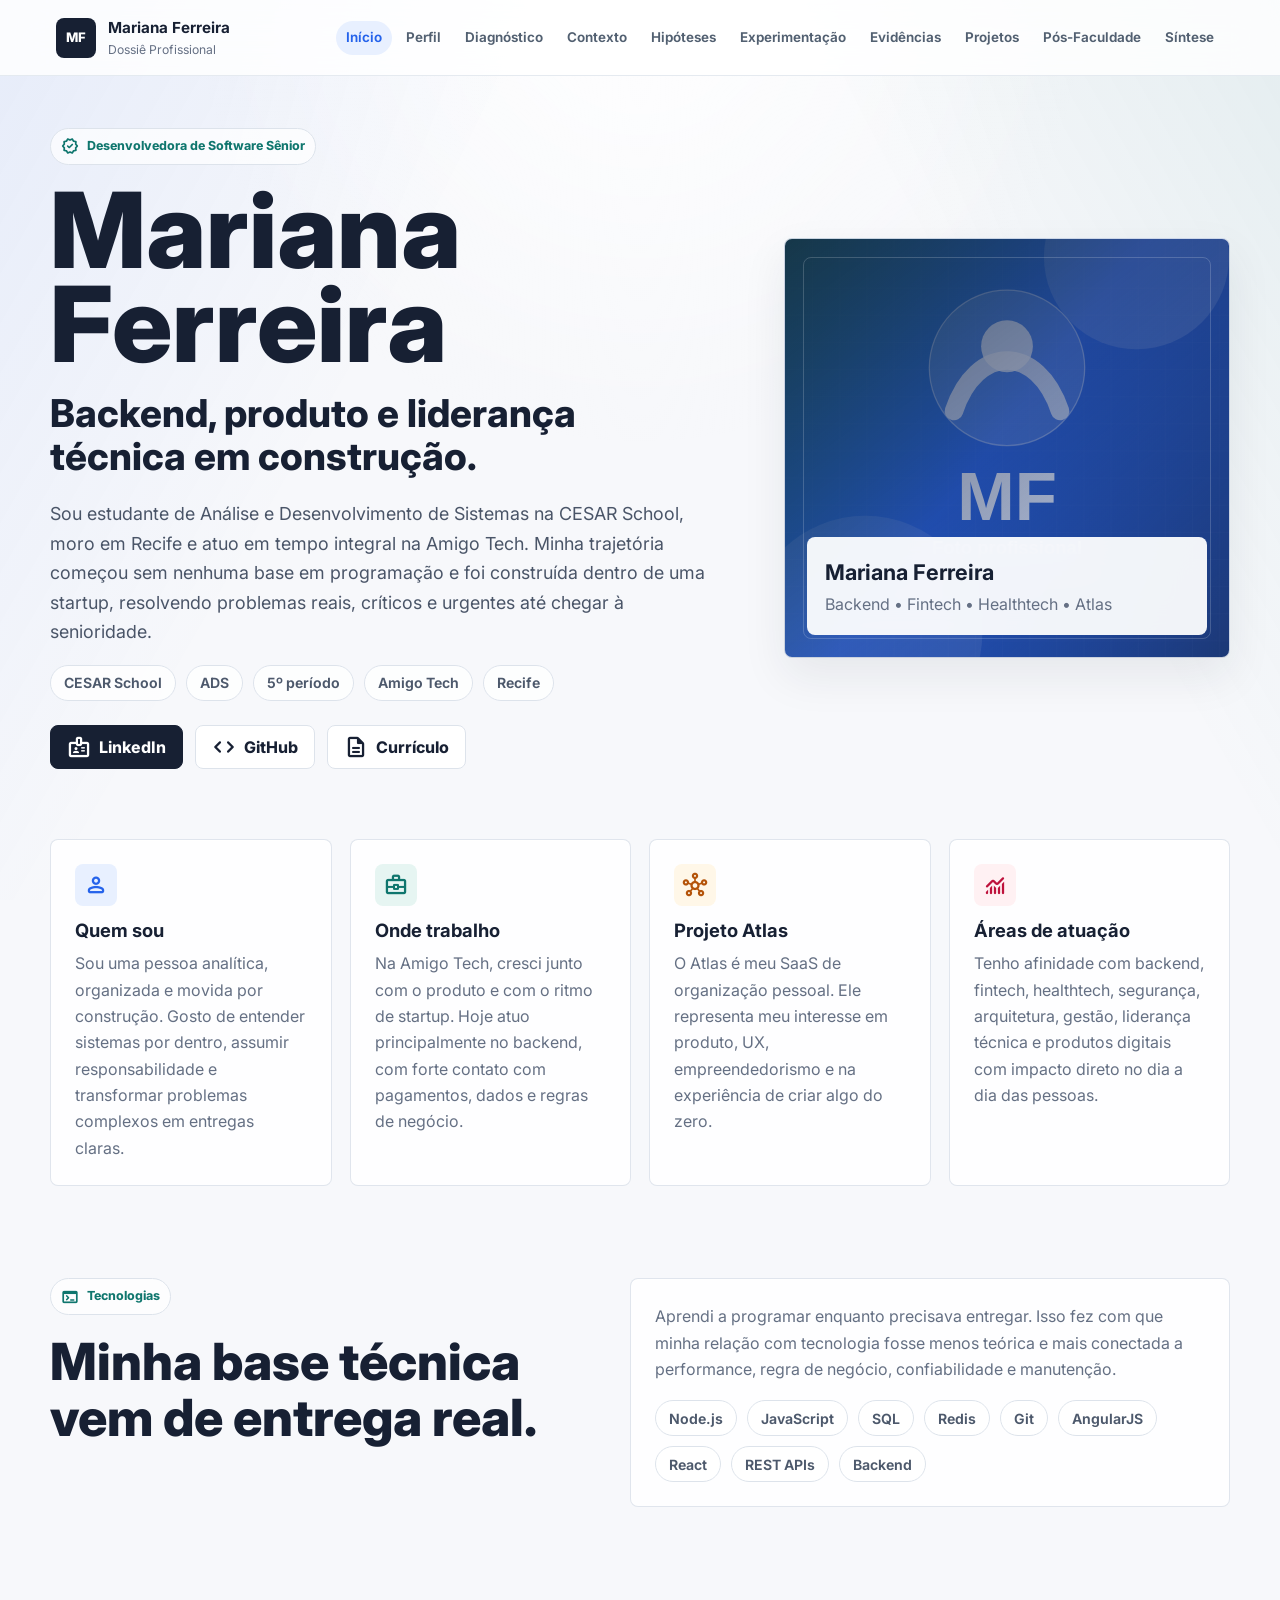
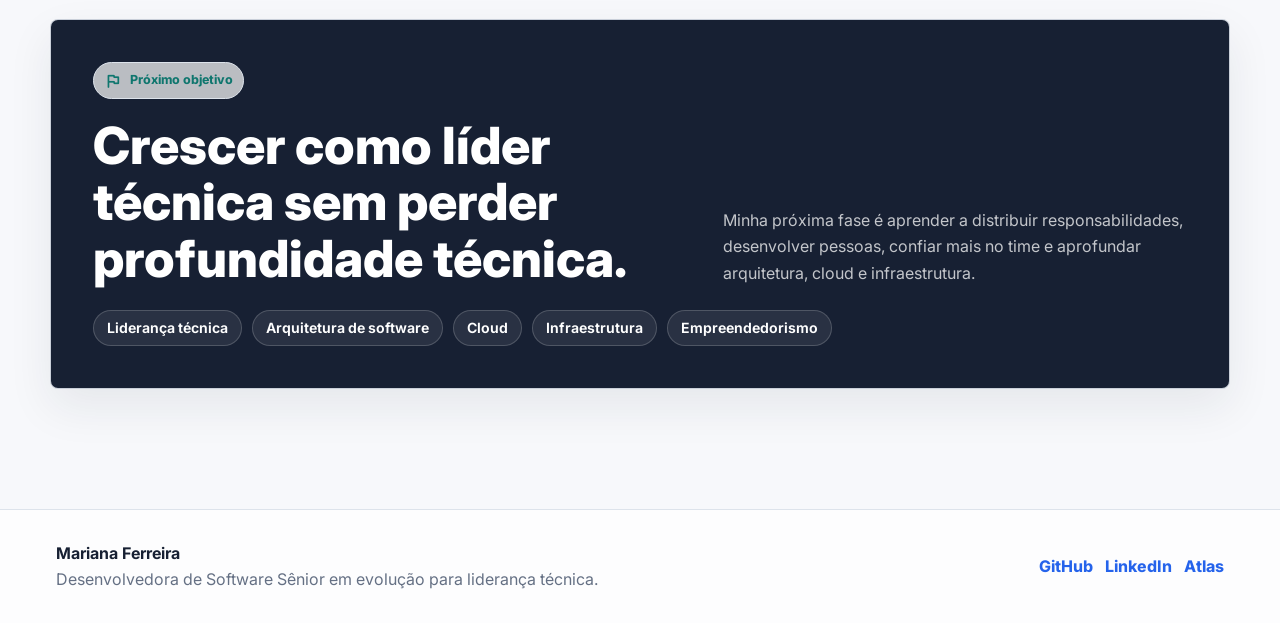
==== index.html @ 7edafbb2 "Mover dossie para raiz do repositorio" ====
<!DOCTYPE html>
<html lang="pt-BR">
<head>
  <meta charset="UTF-8">
  <meta name="viewport" content="width=device-width, initial-scale=1.0">
  <title>Mariana Ferreira | Dossiê Profissional</title>
  <link rel="preconnect" href="https://fonts.googleapis.com">
  <link rel="preconnect" href="https://fonts.gstatic.com" crossorigin>
  <link href="https://fonts.googleapis.com/css2?family=Inter:wght@400;500;600;700;800;900&family=Material+Symbols+Rounded:opsz,wght,FILL,GRAD@20..48,400..700,0..1,0&display=swap" rel="stylesheet">
  <link rel="stylesheet" href="css/style.css">
</head>
<body>
  <header class="site-header" data-site-header></header>
  <main class="page">
    <section class="hero">
      <div class="container hero-grid">
        <div class="reveal">
          <span class="eyebrow"><span class="material-symbols-rounded">verified</span> Desenvolvedora de Software Sênior</span>
          <h1 class="home-title">Mariana Ferreira</h1>
          <p class="hero-subtitle">Backend, produto e liderança técnica em construção.</p>
          <p class="hero-copy">Sou estudante de Análise e Desenvolvimento de Sistemas na CESAR School, moro em Recife e atuo em tempo integral na Amigo Tech. Minha trajetória começou sem nenhuma base em programação e foi construída dentro de uma startup, resolvendo problemas reais, críticos e urgentes até chegar à senioridade.</p>
          <div class="meta-list">
            <span>CESAR School</span>
            <span>ADS</span>
            <span>5º período</span>
            <span>Amigo Tech</span>
            <span>Recife</span>
          </div>
          <div class="hero-actions">
            <a class="button primary" href="evidencias.html#linkedin"><span class="material-symbols-rounded">badge</span> LinkedIn</a>
            <a class="button" href="evidencias.html#github"><span class="material-symbols-rounded">code</span> GitHub</a>
            <a class="button" href="evidencias.html#curriculo"><span class="material-symbols-rounded">description</span> Currículo</a>
          </div>
        </div>
        <aside class="photo-card reveal" aria-label="Foto profissional">
          <div class="photo-card-content">
            <strong>Mariana Ferreira</strong>
            <span>Backend • Fintech • Healthtech • Atlas</span>
          </div>
        </aside>
      </div>
    </section>

    <section class="section compact">
      <div class="container grid four">
        <article class="card reveal">
          <span class="icon"><span class="material-symbols-rounded">person</span></span>
          <h3>Quem sou</h3>
          <p>Sou uma pessoa analítica, organizada e movida por construção. Gosto de entender sistemas por dentro, assumir responsabilidade e transformar problemas complexos em entregas claras.</p>
        </article>
        <article class="card reveal">
          <span class="icon green"><span class="material-symbols-rounded">business_center</span></span>
          <h3>Onde trabalho</h3>
          <p>Na Amigo Tech, cresci junto com o produto e com o ritmo de startup. Hoje atuo principalmente no backend, com forte contato com pagamentos, dados e regras de negócio.</p>
        </article>
        <article class="card reveal">
          <span class="icon amber"><span class="material-symbols-rounded">hub</span></span>
          <h3>Projeto Atlas</h3>
          <p>O Atlas é meu SaaS de organização pessoal. Ele representa meu interesse em produto, UX, empreendedorismo e na experiência de criar algo do zero.</p>
        </article>
        <article class="card reveal">
          <span class="icon rose"><span class="material-symbols-rounded">monitoring</span></span>
          <h3>Áreas de atuação</h3>
          <p>Tenho afinidade com backend, fintech, healthtech, segurança, arquitetura, gestão, liderança técnica e produtos digitais com impacto direto no dia a dia das pessoas.</p>
        </article>
      </div>
    </section>

    <section class="section">
      <div class="container split">
        <div class="section-header reveal">
          <div>
            <span class="eyebrow"><span class="material-symbols-rounded">terminal</span> Tecnologias</span>
            <h2>Minha base técnica vem de entrega real.</h2>
          </div>
        </div>
        <div class="card reveal">
          <p>Aprendi a programar enquanto precisava entregar. Isso fez com que minha relação com tecnologia fosse menos teórica e mais conectada a performance, regra de negócio, confiabilidade e manutenção.</p>
          <div class="chips">
            <span class="chip">Node.js</span>
            <span class="chip">JavaScript</span>
            <span class="chip">SQL</span>
            <span class="chip">Redis</span>
            <span class="chip">Git</span>
            <span class="chip">AngularJS</span>
            <span class="chip">React</span>
            <span class="chip">REST APIs</span>
            <span class="chip">Backend</span>
          </div>
        </div>
      </div>
    </section>

    <section class="section">
      <div class="container feature-band reveal">
        <div class="section-header">
          <div>
            <span class="eyebrow"><span class="material-symbols-rounded">flag</span> Próximo objetivo</span>
            <h2>Crescer como líder técnica sem perder profundidade técnica.</h2>
          </div>
          <p>Minha próxima fase é aprender a distribuir responsabilidades, desenvolver pessoas, confiar mais no time e aprofundar arquitetura, cloud e infraestrutura.</p>
        </div>
        <div class="chips">
          <span class="chip">Liderança técnica</span>
          <span class="chip">Arquitetura de software</span>
          <span class="chip">Cloud</span>
          <span class="chip">Infraestrutura</span>
          <span class="chip">Empreendedorismo</span>
        </div>
      </div>
    </section>
  </main>
  <footer class="site-footer" data-site-footer></footer>
  <script src="js/main.js"></script>
</body>
</html>
---- css/style.css ----
:root {
  --bg: #f7f8fb;
  --surface: #ffffff;
  --surface-soft: #eef4f8;
  --text: #172033;
  --muted: #657084;
  --line: #dde3eb;
  --primary: #2563eb;
  --primary-quiet: #e8f0ff;
  --green: #0f766e;
  --green-quiet: #e6f5f2;
  --rose: #be123c;
  --rose-quiet: #fff1f3;
  --amber: #b45309;
  --amber-quiet: #fff7e8;
  --shadow: 0 18px 45px rgba(23, 32, 51, 0.08);
  --shadow-soft: 0 10px 30px rgba(23, 32, 51, 0.06);
  --radius: 8px;
  --radius-sm: 6px;
  --container: 1180px;
}

* {
  box-sizing: border-box;
}

html {
  scroll-behavior: smooth;
}

body {
  margin: 0;
  background: var(--bg);
  color: var(--text);
  font-family: "Inter", system-ui, -apple-system, BlinkMacSystemFont, "Segoe UI", sans-serif;
  font-size: 16px;
  line-height: 1.65;
}

body::before {
  content: "";
  position: fixed;
  inset: 0;
  z-index: -1;
  background:
    linear-gradient(120deg, rgba(37, 99, 235, 0.08), transparent 32%),
    linear-gradient(240deg, rgba(15, 118, 110, 0.08), transparent 28%),
    radial-gradient(circle at 50% 0, rgba(255, 255, 255, 0.9), transparent 40%);
}

a {
  color: inherit;
  text-decoration: none;
}

img {
  display: block;
  max-width: 100%;
}

p {
  margin: 0;
  color: var(--muted);
}

h1,
h2,
h3,
h4 {
  margin: 0;
  line-height: 1.1;
  letter-spacing: 0;
}

.material-symbols-rounded {
  font-variation-settings: "FILL" 0, "wght" 500, "GRAD" 0, "opsz" 24;
}

.site-header {
  position: fixed;
  top: 0;
  left: 0;
  right: 0;
  z-index: 20;
  display: flex;
  align-items: center;
  justify-content: space-between;
  gap: 24px;
  min-height: 76px;
  padding: 14px clamp(20px, 5vw, 56px);
  background: rgba(255, 255, 255, 0.82);
  border-bottom: 1px solid rgba(221, 227, 235, 0.75);
  backdrop-filter: blur(20px);
}

.brand {
  display: inline-flex;
  align-items: center;
  gap: 12px;
  min-width: max-content;
}

.brand-mark {
  display: grid;
  place-items: center;
  width: 40px;
  height: 40px;
  border-radius: var(--radius);
  background: #172033;
  color: #ffffff;
  font-weight: 800;
  font-size: 0.82rem;
}

.brand strong,
.brand small {
  display: block;
}

.brand strong {
  font-size: 0.95rem;
}

.brand small {
  color: var(--muted);
  font-size: 0.76rem;
}

.site-nav {
  display: flex;
  align-items: center;
  justify-content: flex-end;
  gap: 4px;
  flex-wrap: wrap;
}

.site-nav a {
  display: inline-flex;
  align-items: center;
  min-height: 34px;
  padding: 0 10px;
  border-radius: 999px;
  color: #526071;
  font-size: 0.84rem;
  font-weight: 650;
  transition: background 180ms ease, color 180ms ease, transform 180ms ease;
}

.site-nav a:hover {
  background: var(--surface-soft);
  color: var(--text);
  transform: translateY(-1px);
}

.site-nav a.active {
  background: var(--primary-quiet);
  color: var(--primary);
}

.nav-toggle {
  display: none;
  width: 42px;
  height: 42px;
  border: 1px solid var(--line);
  border-radius: var(--radius);
  background: var(--surface);
  color: var(--text);
}

.page {
  padding-top: 76px;
}

.container {
  width: min(100% - 40px, var(--container));
  margin: 0 auto;
}

.hero {
  padding: 52px 0 34px;
}

.hero-grid {
  display: grid;
  grid-template-columns: minmax(0, 1.08fr) minmax(320px, 0.72fr);
  align-items: center;
  gap: 64px;
}

.eyebrow {
  display: inline-flex;
  align-items: center;
  gap: 8px;
  width: fit-content;
  margin-bottom: 18px;
  padding: 7px 10px;
  border: 1px solid var(--line);
  border-radius: 999px;
  background: rgba(255, 255, 255, 0.7);
  color: var(--green);
  font-size: 0.78rem;
  font-weight: 750;
}

.eyebrow .material-symbols-rounded {
  font-size: 18px;
}

.hero h1,
.page-hero h1 {
  max-width: 840px;
  color: var(--text);
  font-size: clamp(2.8rem, 6vw, 5.9rem);
  font-weight: 830;
}

.hero h1 span,
.page-hero h1 span {
  color: var(--primary);
}

.hero .home-title {
  max-width: 720px;
  font-size: clamp(4.5rem, 8.2vw, 7.5rem);
  line-height: 0.9;
}

.hero-subtitle {
  max-width: 720px;
  margin-top: 20px;
  color: var(--text);
  font-size: clamp(1.55rem, 3vw, 2.55rem);
  font-weight: 780;
  line-height: 1.14;
}

.hero-copy,
.page-hero .lead {
  max-width: 760px;
  margin-top: 20px;
  color: #4a5568;
  font-size: 1.12rem;
}

.hero-actions,
.action-row {
  display: flex;
  flex-wrap: wrap;
  gap: 12px;
  margin-top: 24px;
}

.button {
  display: inline-flex;
  align-items: center;
  justify-content: center;
  gap: 8px;
  min-height: 44px;
  padding: 0 16px;
  border: 1px solid var(--line);
  border-radius: var(--radius);
  background: var(--surface);
  color: var(--text);
  font-weight: 760;
  transition: transform 180ms ease, box-shadow 180ms ease, background 180ms ease;
}

.button:hover {
  transform: translateY(-2px);
  box-shadow: var(--shadow-soft);
}

.button.primary {
  border-color: var(--text);
  background: var(--text);
  color: #ffffff;
}

.photo-card {
  position: relative;
  overflow: hidden;
  min-height: 420px;
  border: 1px solid rgba(221, 227, 235, 0.9);
  border-radius: var(--radius);
  background:
    linear-gradient(145deg, rgba(23, 32, 51, 0.72), rgba(37, 99, 235, 0.26)),
    url("../assets/img/portrait-placeholder.svg") center/cover;
  box-shadow: var(--shadow);
}

.photo-card::after {
  content: "";
  position: absolute;
  inset: 18px;
  border: 1px solid rgba(255, 255, 255, 0.18);
  border-radius: var(--radius);
}

.photo-card-content {
  position: absolute;
  inset: auto 22px 22px;
  z-index: 2;
  padding: 18px;
  border-radius: var(--radius);
  background: rgba(255, 255, 255, 0.94);
  backdrop-filter: blur(16px);
}

.photo-card-content strong {
  display: block;
  font-size: 1.35rem;
}

.photo-card-content span {
  color: var(--muted);
}

.section {
  padding: 56px 0;
}

.section.compact {
  padding: 36px 0;
}

.section-header {
  display: flex;
  align-items: end;
  justify-content: space-between;
  gap: 28px;
  margin-bottom: 24px;
}

.section-header h2,
.page-hero h2 {
  font-size: clamp(2rem, 4vw, 3.5rem);
  font-weight: 820;
}

.section-header p {
  max-width: 560px;
}

.grid {
  display: grid;
  gap: 18px;
}

.grid.two {
  grid-template-columns: repeat(2, minmax(0, 1fr));
}

.grid.three {
  grid-template-columns: repeat(3, minmax(0, 1fr));
}

.grid.four {
  grid-template-columns: repeat(4, minmax(0, 1fr));
}

.card {
  padding: 24px;
  border: 1px solid rgba(221, 227, 235, 0.9);
  border-radius: var(--radius);
  background: rgba(255, 255, 255, 0.86);
  box-shadow: 0 1px 0 rgba(255, 255, 255, 0.9) inset;
  transition: transform 180ms ease, box-shadow 180ms ease, border-color 180ms ease;
}

.card:hover {
  transform: translateY(-3px);
  border-color: #cbd5e1;
  box-shadow: var(--shadow-soft);
}

.card h3 {
  margin-top: 14px;
  margin-bottom: 10px;
  font-size: 1.15rem;
}

.card p + p {
  margin-top: 12px;
}

.icon {
  display: grid;
  place-items: center;
  width: 42px;
  height: 42px;
  border-radius: var(--radius);
  background: var(--primary-quiet);
  color: var(--primary);
}

.icon.green {
  background: var(--green-quiet);
  color: var(--green);
}

.icon.rose {
  background: var(--rose-quiet);
  color: var(--rose);
}

.icon.amber {
  background: var(--amber-quiet);
  color: var(--amber);
}

.chips,
.meta-list {
  display: flex;
  flex-wrap: wrap;
  gap: 10px;
  margin-top: 18px;
}

.chip,
.meta-list span {
  display: inline-flex;
  align-items: center;
  min-height: 36px;
  padding: 0 13px;
  border: 1px solid var(--line);
  border-radius: 999px;
  background: rgba(255, 255, 255, 0.78);
  color: #4d596c;
  font-size: 0.88rem;
  font-weight: 650;
}

.feature-band {
  padding: 42px;
  border: 1px solid rgba(221, 227, 235, 0.9);
  border-radius: var(--radius);
  background: #172033;
  color: #ffffff;
  box-shadow: var(--shadow);
}

.feature-band p {
  color: rgba(255, 255, 255, 0.74);
}

.feature-band .chip {
  border-color: rgba(255, 255, 255, 0.18);
  background: rgba(255, 255, 255, 0.08);
  color: #ffffff;
}

.split {
  display: grid;
  grid-template-columns: minmax(0, 0.95fr) minmax(0, 1.05fr);
  gap: 38px;
  align-items: start;
}

.page-hero {
  padding: 72px 0 24px;
}

.synthesis-hero {
  padding: 56px 0 18px;
}

.synthesis-hero-grid {
  display: grid;
  grid-template-columns: minmax(0, 1.04fr) minmax(320px, 0.62fr);
  align-items: center;
  gap: 64px;
}

.synthesis-hero h1 {
  max-width: 800px;
  font-size: clamp(3.4rem, 6.1vw, 6.6rem);
}

.synthesis-panel {
  padding: 28px;
  border: 1px solid rgba(221, 227, 235, 0.95);
  border-radius: var(--radius);
  background: rgba(255, 255, 255, 0.88);
  box-shadow: var(--shadow);
}

.synthesis-quote {
  margin-top: 20px;
  color: var(--text);
  font-size: 1.35rem;
  font-weight: 780;
  line-height: 1.25;
}

.synthesis-steps {
  display: grid;
  gap: 14px;
  margin-top: 26px;
  padding-top: 22px;
  border-top: 1px solid var(--line);
}

.synthesis-steps div {
  padding-left: 14px;
  border-left: 3px solid var(--primary);
}

.synthesis-steps div:nth-child(2) {
  border-color: var(--green);
}

.synthesis-steps div:nth-child(3) {
  border-color: var(--amber);
}

.synthesis-steps small {
  display: block;
  color: var(--muted);
  font-size: 0.78rem;
  font-weight: 800;
  text-transform: uppercase;
}

.synthesis-steps strong {
  display: block;
  margin-top: 3px;
  font-size: 0.98rem;
  line-height: 1.35;
}

.page-hero .kicker {
  color: var(--green);
  font-size: 0.82rem;
  font-weight: 800;
  letter-spacing: 0;
  text-transform: uppercase;
}

.quote {
  padding: 28px;
  border-left: 4px solid var(--primary);
  border-radius: var(--radius);
  background: var(--surface);
  box-shadow: var(--shadow-soft);
  color: #364054;
  font-size: 1.08rem;
}

.timeline {
  position: relative;
  display: grid;
  gap: 18px;
}

.timeline::before {
  content: "";
  position: absolute;
  top: 8px;
  bottom: 8px;
  left: 20px;
  width: 2px;
  background: var(--line);
}

.timeline-item {
  position: relative;
  display: grid;
  grid-template-columns: 40px minmax(0, 1fr);
  gap: 18px;
}

.timeline-dot {
  z-index: 1;
  display: grid;
  place-items: center;
  width: 40px;
  height: 40px;
  border: 1px solid var(--line);
  border-radius: 999px;
  background: var(--surface);
  color: var(--primary);
}

.timeline-content {
  padding: 22px;
  border: 1px solid var(--line);
  border-radius: var(--radius);
  background: rgba(255, 255, 255, 0.84);
}

.timeline-content small {
  color: var(--green);
  font-weight: 800;
}

.timeline-content h3 {
  margin: 8px 0 8px;
}

.table-wrap {
  overflow-x: auto;
  border: 1px solid var(--line);
  border-radius: var(--radius);
  background: var(--surface);
}

table {
  width: 100%;
  border-collapse: collapse;
  min-width: 720px;
}

th,
td {
  padding: 16px 18px;
  border-bottom: 1px solid var(--line);
  text-align: left;
  vertical-align: top;
}

th {
  background: #f2f5f9;
  color: #3f4b5f;
  font-size: 0.84rem;
  text-transform: uppercase;
}

tr:last-child td {
  border-bottom: 0;
}

.level {
  display: inline-flex;
  align-items: center;
  padding: 4px 9px;
  border-radius: 999px;
  background: var(--green-quiet);
  color: var(--green);
  font-size: 0.78rem;
  font-weight: 800;
}

.level.growth {
  background: var(--amber-quiet);
  color: var(--amber);
}

.level.focus {
  background: var(--primary-quiet);
  color: var(--primary);
}

.accordion {
  display: grid;
  gap: 12px;
}

.accordion-item {
  border: 1px solid var(--line);
  border-radius: var(--radius);
  background: var(--surface);
}

.accordion button {
  display: flex;
  align-items: center;
  justify-content: space-between;
  width: 100%;
  padding: 18px 20px;
  border: 0;
  background: transparent;
  color: var(--text);
  cursor: pointer;
  font: inherit;
  font-weight: 780;
  text-align: left;
}

.accordion-panel {
  display: none;
  padding: 0 20px 20px;
}

.accordion-item.open .accordion-panel {
  display: block;
}

.accordion-item.open .material-symbols-rounded {
  transform: rotate(180deg);
}

.project-shot,
.evidence-slot {
  display: grid;
  place-items: center;
  min-height: 180px;
  margin-bottom: 18px;
  border: 1px dashed #bdc7d6;
  border-radius: var(--radius);
  background:
    linear-gradient(135deg, rgba(37, 99, 235, 0.08), rgba(15, 118, 110, 0.08)),
    #fbfcfe;
  color: #526071;
  text-align: center;
}

.project-shot .material-symbols-rounded,
.evidence-slot .material-symbols-rounded {
  display: block;
  margin-bottom: 8px;
  color: var(--primary);
  font-size: 34px;
}

.story {
  display: grid;
  gap: 22px;
  max-width: 860px;
  margin: 0 auto;
}

.story p {
  color: #364054;
  font-size: 1.12rem;
}

.story p:first-child::first-letter {
  float: left;
  margin: 9px 9px 0 0;
  color: var(--primary);
  font-size: 4.4rem;
  font-weight: 850;
  line-height: 0.78;
}

.site-footer {
  display: flex;
  align-items: center;
  justify-content: space-between;
  gap: 24px;
  margin-top: 64px;
  padding: 30px clamp(20px, 5vw, 56px);
  border-top: 1px solid var(--line);
  background: rgba(255, 255, 255, 0.72);
}

.footer-links {
  display: flex;
  flex-wrap: wrap;
  gap: 12px;
}

.footer-links a {
  color: var(--primary);
  font-weight: 760;
}

.reveal {
  opacity: 0;
  transform: translateY(14px);
  transition: opacity 520ms ease, transform 520ms ease;
}

.reveal.visible {
  opacity: 1;
  transform: translateY(0);
}

@media (max-width: 980px) {
  .site-header {
    align-items: flex-start;
  }

  .nav-toggle {
    display: inline-grid;
    place-items: center;
  }

  .site-nav {
    position: absolute;
    top: 66px;
    left: 20px;
    right: 20px;
    display: none;
    justify-content: flex-start;
    padding: 14px;
    border: 1px solid var(--line);
    border-radius: var(--radius);
    background: var(--surface);
    box-shadow: var(--shadow);
  }

  .site-nav.open {
    display: flex;
  }

  .hero-grid,
  .synthesis-hero-grid,
  .split,
  .grid.two,
  .grid.three,
  .grid.four {
    grid-template-columns: 1fr;
  }

  .photo-card {
    min-height: 380px;
  }

  .section-header,
  .site-footer {
    align-items: flex-start;
    flex-direction: column;
  }
}

@media (max-width: 640px) {
  .container {
    width: min(100% - 28px, var(--container));
  }

  .hero,
  .page-hero {
    padding-top: 46px;
  }

  .hero h1,
  .page-hero h1 {
    font-size: 2.6rem;
  }

  .synthesis-hero h1 {
    font-size: 2.8rem;
  }

  .hero .home-title {
    font-size: 4rem;
  }

  .hero-subtitle {
    font-size: 1.55rem;
  }

  .feature-band {
    padding: 26px;
  }

  .card,
  .timeline-content {
    padding: 20px;
  }
}
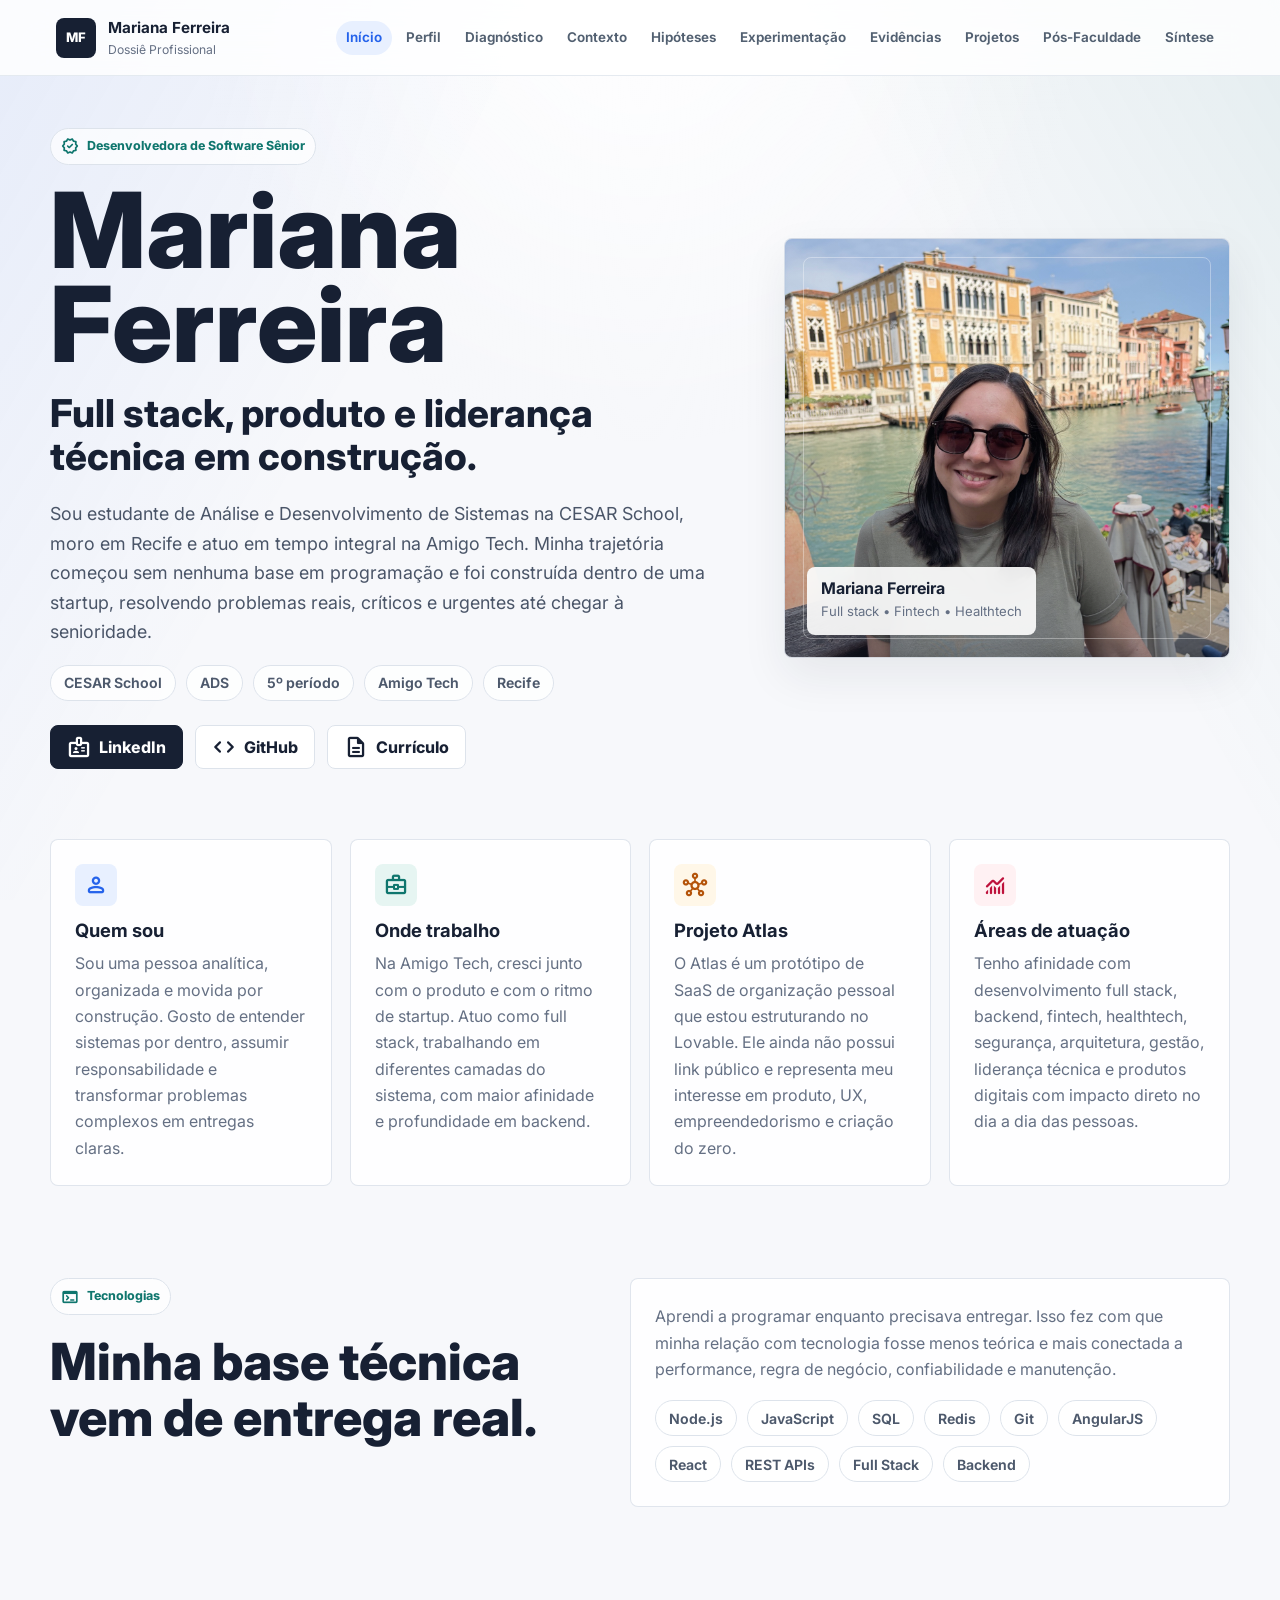
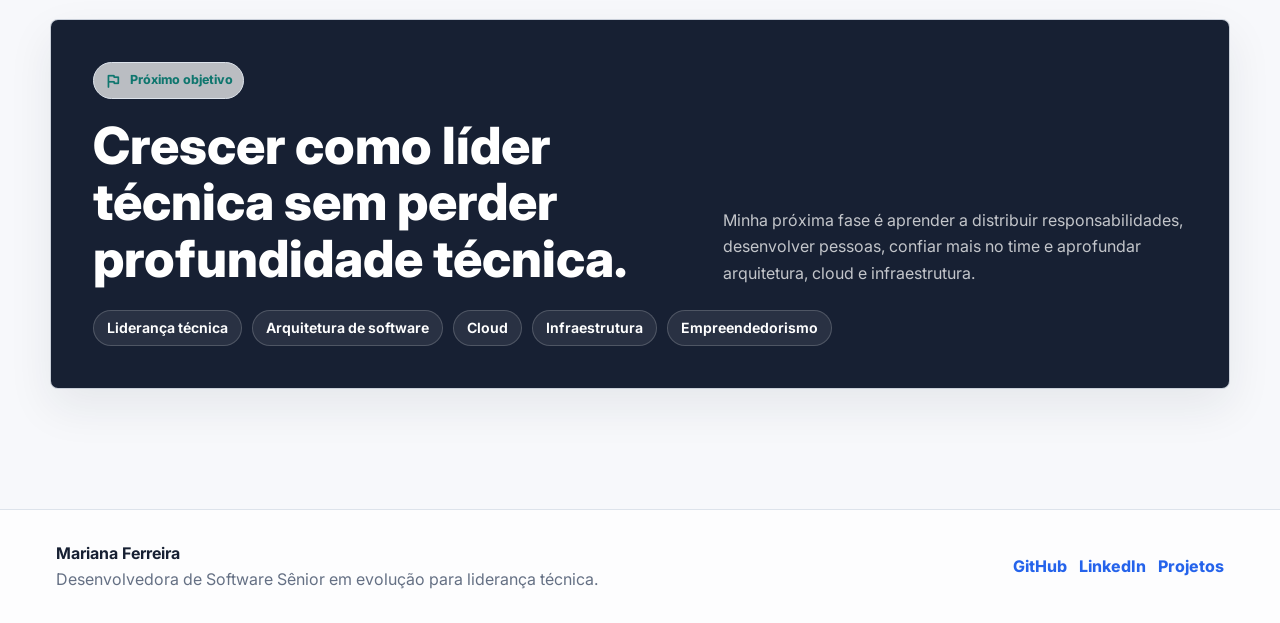
==== commit f9e6eb11: "fix: code improvements" ====
--- a/index.html
+++ b/index.html
@@ -17,7 +17,7 @@
         <div class="reveal">
           <span class="eyebrow"><span class="material-symbols-rounded">verified</span> Desenvolvedora de Software Sênior</span>
           <h1 class="home-title">Mariana Ferreira</h1>
-          <p class="hero-subtitle">Backend, produto e liderança técnica em construção.</p>
+          <p class="hero-subtitle">Full stack, produto e liderança técnica em construção.</p>
           <p class="hero-copy">Sou estudante de Análise e Desenvolvimento de Sistemas na CESAR School, moro em Recife e atuo em tempo integral na Amigo Tech. Minha trajetória começou sem nenhuma base em programação e foi construída dentro de uma startup, resolvendo problemas reais, críticos e urgentes até chegar à senioridade.</p>
           <div class="meta-list">
             <span>CESAR School</span>
@@ -27,15 +27,15 @@
             <span>Recife</span>
           </div>
           <div class="hero-actions">
-            <a class="button primary" href="evidencias.html#linkedin"><span class="material-symbols-rounded">badge</span> LinkedIn</a>
-            <a class="button" href="evidencias.html#github"><span class="material-symbols-rounded">code</span> GitHub</a>
+            <a class="button primary" href="https://www.linkedin.com/in/mwndrly/" target="_blank" rel="noopener noreferrer"><span class="material-symbols-rounded">badge</span> LinkedIn</a>
+            <a class="button" href="https://github.com/mwndrly" target="_blank" rel="noopener noreferrer"><span class="material-symbols-rounded">code</span> GitHub</a>
             <a class="button" href="evidencias.html#curriculo"><span class="material-symbols-rounded">description</span> Currículo</a>
           </div>
         </div>
         <aside class="photo-card reveal" aria-label="Foto profissional">
           <div class="photo-card-content">
             <strong>Mariana Ferreira</strong>
-            <span>Backend • Fintech • Healthtech • Atlas</span>
+            <span>Full stack • Fintech • Healthtech</span>
           </div>
         </aside>
       </div>
@@ -51,17 +51,17 @@
         <article class="card reveal">
           <span class="icon green"><span class="material-symbols-rounded">business_center</span></span>
           <h3>Onde trabalho</h3>
-          <p>Na Amigo Tech, cresci junto com o produto e com o ritmo de startup. Hoje atuo principalmente no backend, com forte contato com pagamentos, dados e regras de negócio.</p>
+          <p>Na Amigo Tech, cresci junto com o produto e com o ritmo de startup. Atuo como full stack, trabalhando em diferentes camadas do sistema, com maior afinidade e profundidade em backend.</p>
         </article>
         <article class="card reveal">
           <span class="icon amber"><span class="material-symbols-rounded">hub</span></span>
           <h3>Projeto Atlas</h3>
-          <p>O Atlas é meu SaaS de organização pessoal. Ele representa meu interesse em produto, UX, empreendedorismo e na experiência de criar algo do zero.</p>
+          <p>O Atlas é um protótipo de SaaS de organização pessoal que estou estruturando no Lovable. Ele ainda não possui link público e representa meu interesse em produto, UX, empreendedorismo e criação do zero.</p>
         </article>
         <article class="card reveal">
           <span class="icon rose"><span class="material-symbols-rounded">monitoring</span></span>
           <h3>Áreas de atuação</h3>
-          <p>Tenho afinidade com backend, fintech, healthtech, segurança, arquitetura, gestão, liderança técnica e produtos digitais com impacto direto no dia a dia das pessoas.</p>
+          <p>Tenho afinidade com desenvolvimento full stack, backend, fintech, healthtech, segurança, arquitetura, gestão, liderança técnica e produtos digitais com impacto direto no dia a dia das pessoas.</p>
         </article>
       </div>
     </section>
@@ -85,6 +85,7 @@
             <span class="chip">AngularJS</span>
             <span class="chip">React</span>
             <span class="chip">REST APIs</span>
+            <span class="chip">Full Stack</span>
             <span class="chip">Backend</span>
           </div>
         </div>
--- a/css/style.css
+++ b/css/style.css
@@ -53,6 +53,14 @@
   text-decoration: none;
 }
 
+.text-link {
+  color: var(--primary);
+  font-weight: 760;
+  text-decoration: underline;
+  text-decoration-thickness: 1px;
+  text-underline-offset: 3px;
+}
+
 img {
   display: block;
   max-width: 100%;
@@ -283,8 +291,8 @@
   border: 1px solid rgba(221, 227, 235, 0.9);
   border-radius: var(--radius);
   background:
-    linear-gradient(145deg, rgba(23, 32, 51, 0.72), rgba(37, 99, 235, 0.26)),
-    url("../assets/img/portrait-placeholder.svg") center/cover;
+    linear-gradient(180deg, rgba(23, 32, 51, 0.02) 35%, rgba(23, 32, 51, 0.36) 100%),
+    url("../assets/img/mariana-ferreira.jpg") center 42%/cover;
   box-shadow: var(--shadow);
 }
 
@@ -292,27 +300,35 @@
   content: "";
   position: absolute;
   inset: 18px;
-  border: 1px solid rgba(255, 255, 255, 0.18);
+  border: 1px solid rgba(255, 255, 255, 0.34);
   border-radius: var(--radius);
 }
 
 .photo-card-content {
   position: absolute;
-  inset: auto 22px 22px;
+  left: 22px;
+  right: auto;
+  bottom: 22px;
   z-index: 2;
-  padding: 18px;
-  border-radius: var(--radius);
-  background: rgba(255, 255, 255, 0.94);
-  backdrop-filter: blur(16px);
+  width: fit-content;
+  max-width: calc(100% - 44px);
+  padding: 12px 14px;
+  border-radius: var(--radius);
+  background: rgba(255, 255, 255, 0.9);
+  backdrop-filter: blur(14px);
 }
 
 .photo-card-content strong {
   display: block;
-  font-size: 1.35rem;
+  font-size: 1rem;
+  line-height: 1.15;
 }
 
 .photo-card-content span {
   color: var(--muted);
+  font-size: 0.82rem;
+  line-height: 1.3;
+  white-space: nowrap;
 }
 
 .section {
@@ -525,6 +541,147 @@
   display: block;
   margin-top: 3px;
   font-size: 0.98rem;
+  line-height: 1.35;
+}
+
+.diagnostic-hero {
+  padding: 52px 0 18px;
+}
+
+.diagnostic-hero-grid {
+  display: grid;
+  grid-template-columns: minmax(0, 1fr) minmax(300px, 0.56fr);
+  align-items: center;
+  gap: 62px;
+}
+
+.diagnostic-hero h1 {
+  max-width: 840px;
+  font-size: clamp(3.25rem, 5.8vw, 6.2rem);
+}
+
+.diagnostic-panel {
+  padding: 26px;
+  border: 1px solid rgba(221, 227, 235, 0.95);
+  border-radius: var(--radius);
+  background: rgba(255, 255, 255, 0.88);
+  box-shadow: var(--shadow);
+}
+
+.diagnostic-panel h2 {
+  margin-top: 18px;
+  font-size: 1.35rem;
+}
+
+.diagnostic-list {
+  display: grid;
+  gap: 14px;
+  margin-top: 22px;
+}
+
+.diagnostic-list div {
+  padding: 14px;
+  border: 1px solid var(--line);
+  border-radius: var(--radius-sm);
+  background: rgba(248, 250, 252, 0.78);
+}
+
+.diagnostic-list small {
+  display: block;
+  color: var(--green);
+  font-size: 0.76rem;
+  font-weight: 800;
+  text-transform: uppercase;
+}
+
+.diagnostic-list strong {
+  display: block;
+  margin-top: 5px;
+  color: var(--text);
+  font-size: 0.95rem;
+  line-height: 1.35;
+}
+
+.context-hero {
+  padding: 52px 0 18px;
+}
+
+.context-hero-grid {
+  display: grid;
+  grid-template-columns: minmax(0, 0.98fr) minmax(320px, 0.64fr);
+  align-items: center;
+  gap: 64px;
+}
+
+.context-hero h1 {
+  max-width: 760px;
+  font-size: clamp(3.35rem, 6vw, 6.35rem);
+}
+
+.context-panel {
+  padding: 26px;
+  border: 1px solid rgba(221, 227, 235, 0.95);
+  border-radius: var(--radius);
+  background: rgba(255, 255, 255, 0.88);
+  box-shadow: var(--shadow);
+}
+
+.context-panel h2 {
+  margin-top: 18px;
+  font-size: 1.35rem;
+}
+
+.context-tags {
+  display: flex;
+  flex-wrap: wrap;
+  gap: 8px;
+  margin-top: 16px;
+}
+
+.context-tags span {
+  display: inline-flex;
+  align-items: center;
+  min-height: 30px;
+  padding: 0 10px;
+  border-radius: 999px;
+  background: var(--primary-quiet);
+  color: var(--primary);
+  font-size: 0.78rem;
+  font-weight: 800;
+}
+
+.context-list {
+  display: grid;
+  gap: 14px;
+  margin-top: 22px;
+}
+
+.context-list div {
+  padding-left: 14px;
+  border-left: 3px solid var(--green);
+}
+
+.context-list div:nth-child(2) {
+  border-color: var(--rose);
+}
+
+.context-list div:nth-child(3) {
+  border-color: var(--amber);
+}
+
+.context-list small {
+  display: block;
+  color: var(--muted);
+  font-size: 0.76rem;
+  font-weight: 800;
+  text-transform: uppercase;
+}
+
+.context-list strong {
+  display: block;
+  margin-top: 4px;
+  color: var(--text);
+  font-size: 0.95rem;
   line-height: 1.35;
 }
 
@@ -796,6 +953,8 @@
 
   .hero-grid,
   .synthesis-hero-grid,
+  .diagnostic-hero-grid,
+  .context-hero-grid,
   .split,
   .grid.two,
   .grid.three,
@@ -833,6 +992,14 @@
     font-size: 2.8rem;
   }
 
+  .diagnostic-hero h1 {
+    font-size: 2.8rem;
+  }
+
+  .context-hero h1 {
+    font-size: 2.8rem;
+  }
+
   .hero .home-title {
     font-size: 4rem;
   }
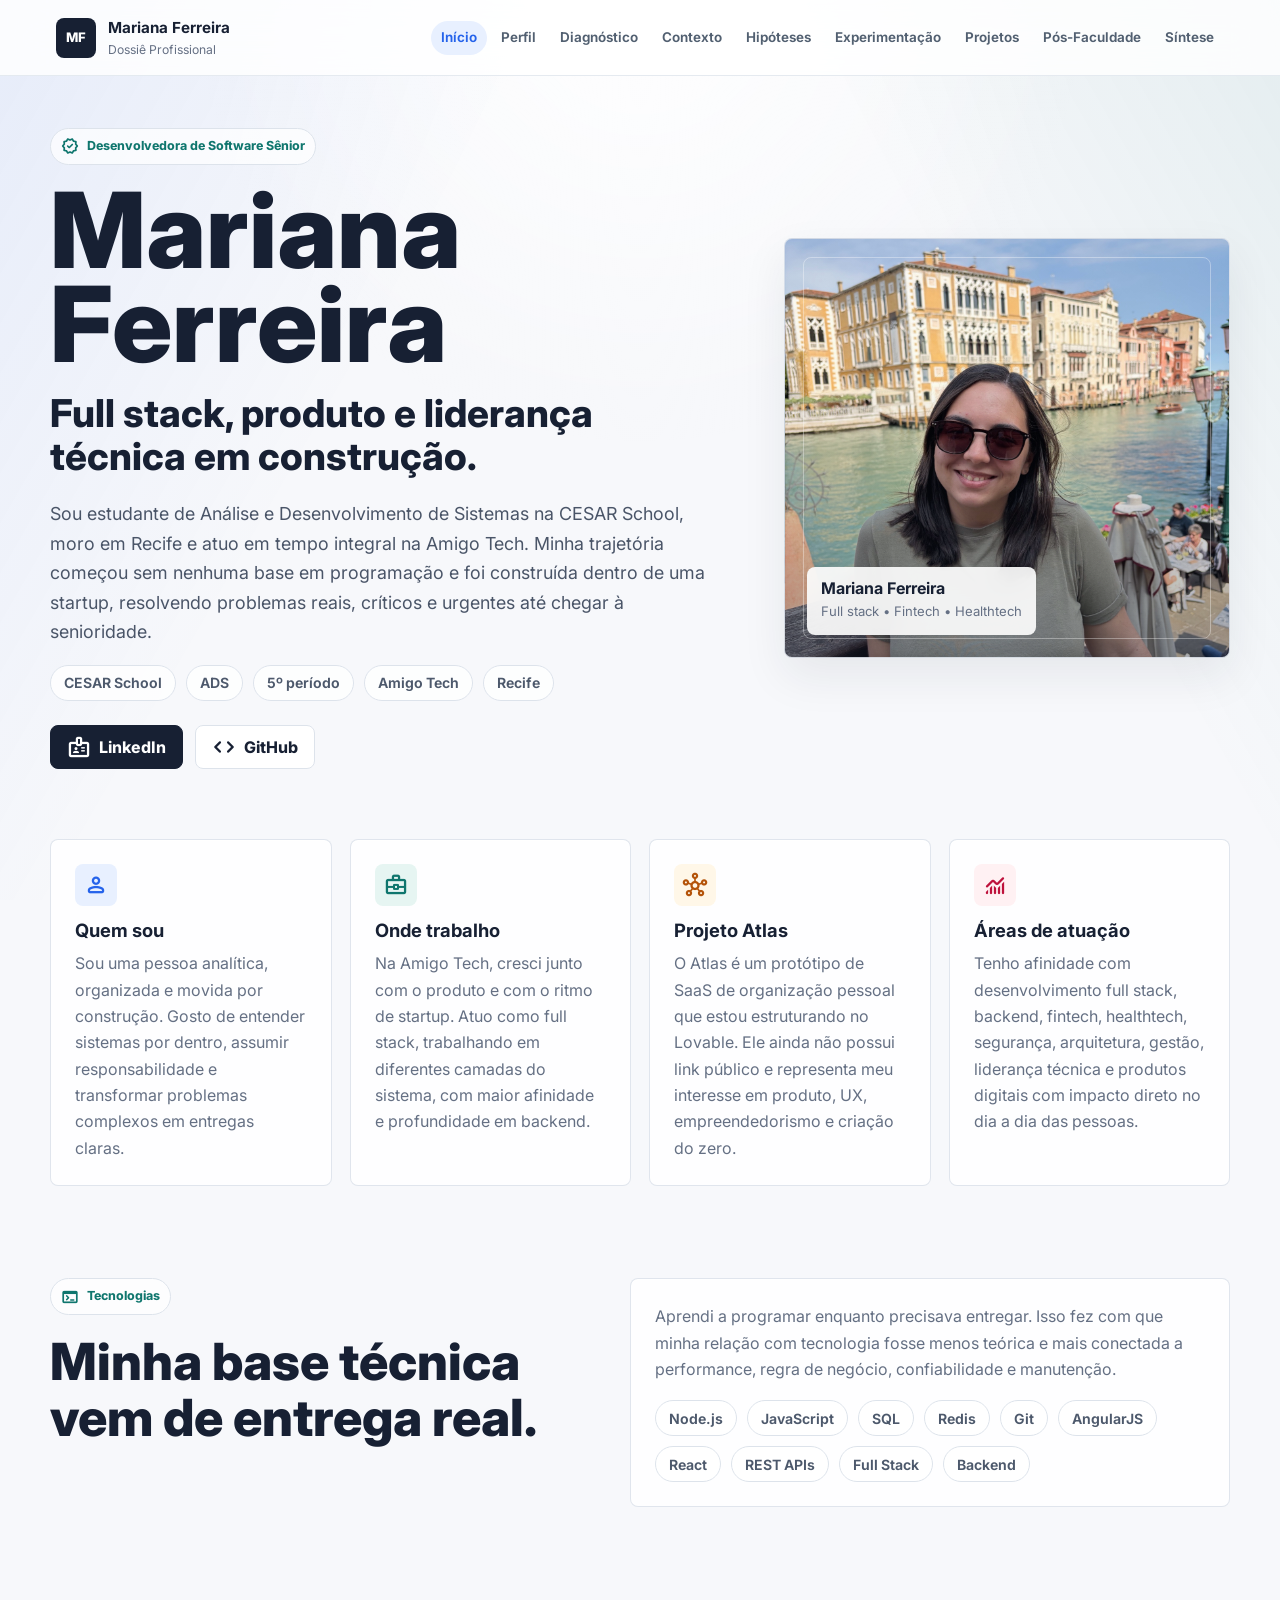
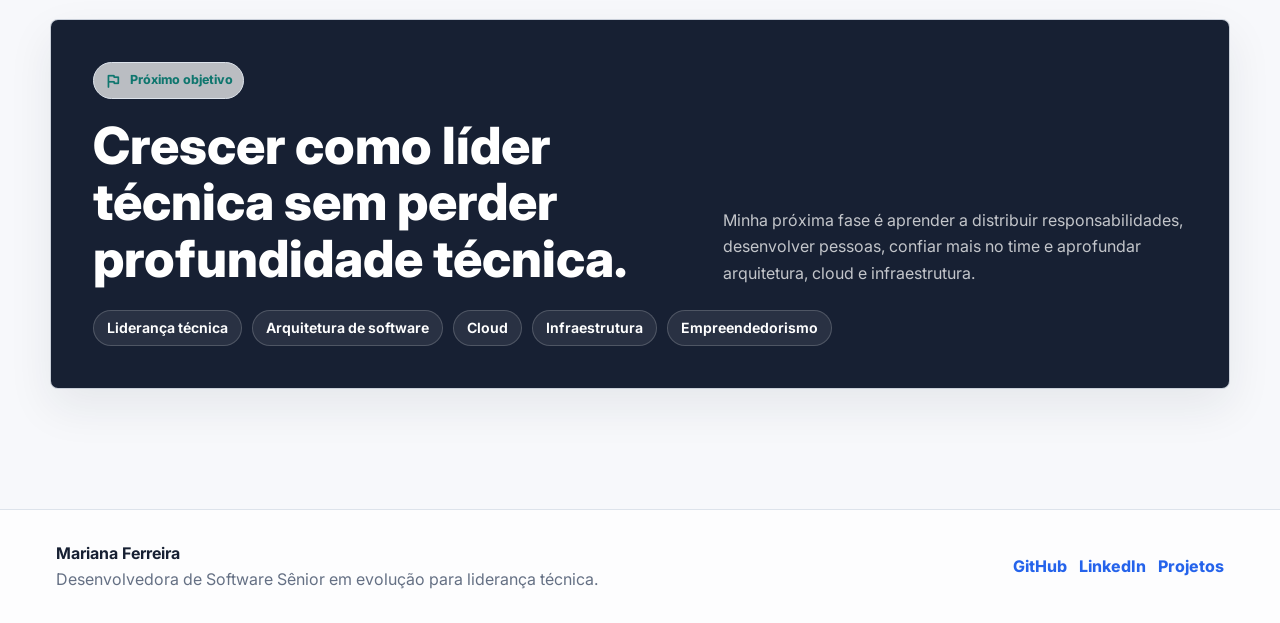
==== commit 118002aa: "feat: improve projects page" ====
--- a/index.html
+++ b/index.html
@@ -29,7 +29,6 @@
           <div class="hero-actions">
             <a class="button primary" href="https://www.linkedin.com/in/mwndrly/" target="_blank" rel="noopener noreferrer"><span class="material-symbols-rounded">badge</span> LinkedIn</a>
             <a class="button" href="https://github.com/mwndrly" target="_blank" rel="noopener noreferrer"><span class="material-symbols-rounded">code</span> GitHub</a>
-            <a class="button" href="evidencias.html#curriculo"><span class="material-symbols-rounded">description</span> Currículo</a>
           </div>
         </div>
         <aside class="photo-card reveal" aria-label="Foto profissional">
--- a/css/style.css
+++ b/css/style.css
@@ -685,6 +685,39 @@
   line-height: 1.35;
 }
 
+.projects-hero {
+  padding: 52px 0 18px;
+}
+
+.projects-hero-grid {
+  display: grid;
+  grid-template-columns: minmax(0, 0.98fr) minmax(320px, 0.62fr);
+  align-items: center;
+  gap: 64px;
+}
+
+.projects-hero h1 {
+  max-width: 820px;
+  font-size: clamp(3.3rem, 5.8vw, 6.2rem);
+}
+
+.projects-panel {
+  padding: 26px;
+  border: 1px solid rgba(221, 227, 235, 0.95);
+  border-radius: var(--radius);
+  background: rgba(255, 255, 255, 0.88);
+  box-shadow: var(--shadow);
+}
+
+.projects-panel h2 {
+  margin-top: 18px;
+  font-size: 1.35rem;
+}
+
+.projects-panel p {
+  margin-top: 12px;
+}
+
 .page-hero .kicker {
   color: var(--green);
   font-size: 0.82rem;
@@ -955,6 +988,7 @@
   .synthesis-hero-grid,
   .diagnostic-hero-grid,
   .context-hero-grid,
+  .projects-hero-grid,
   .split,
   .grid.two,
   .grid.three,
@@ -1000,6 +1034,10 @@
     font-size: 2.8rem;
   }
 
+  .projects-hero h1 {
+    font-size: 2.8rem;
+  }
+
   .hero .home-title {
     font-size: 4rem;
   }
